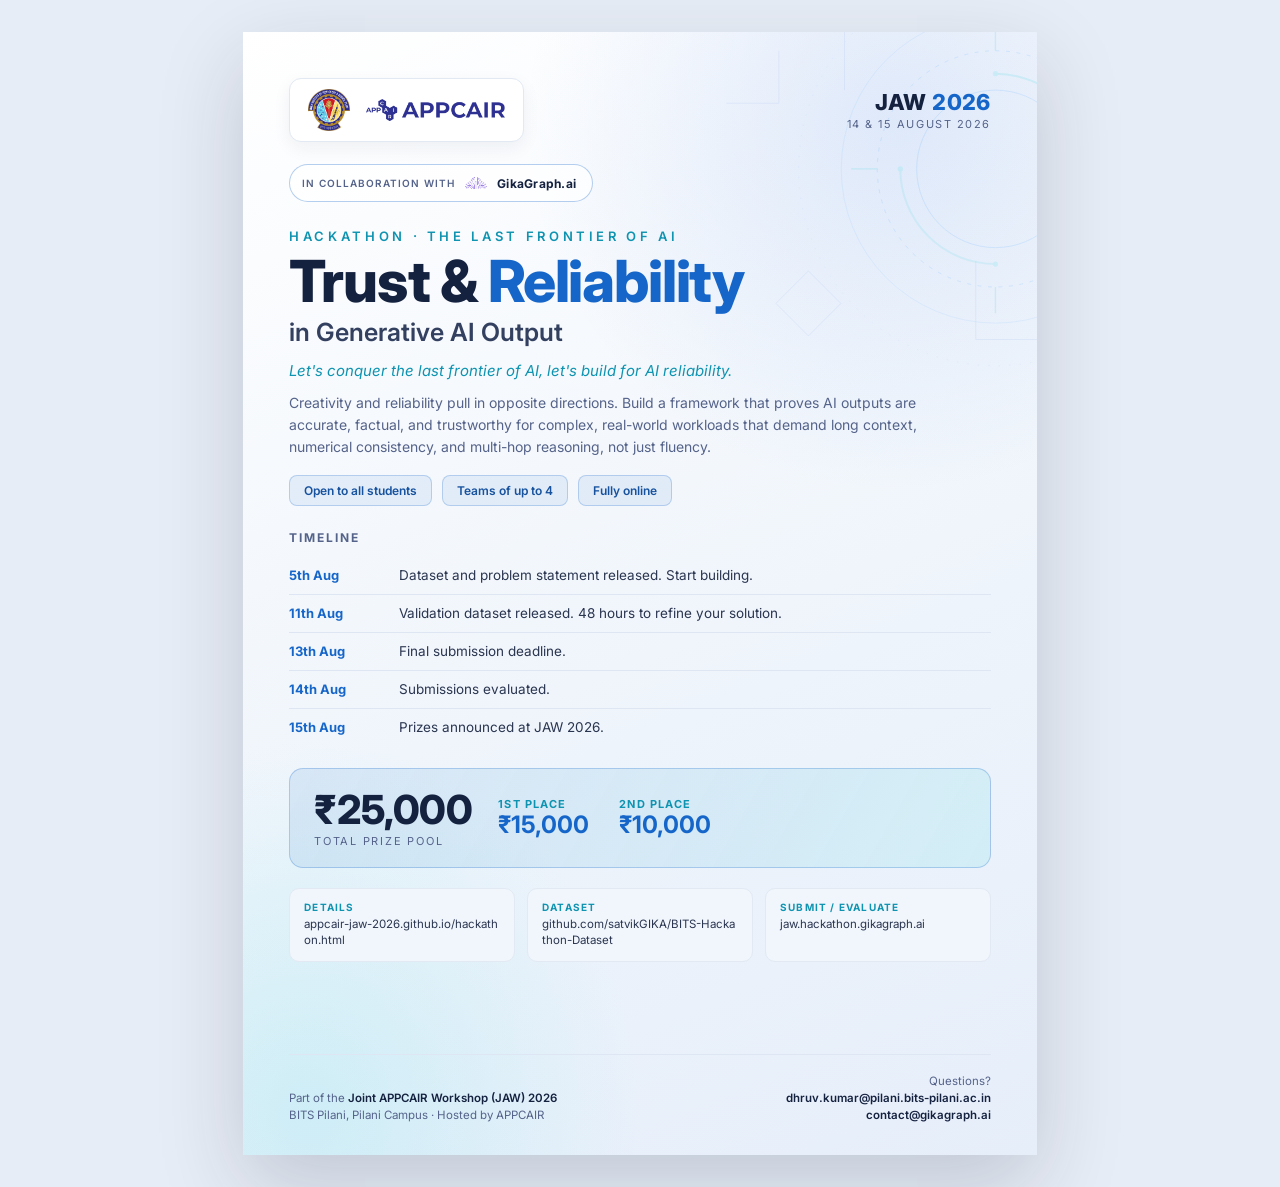
==== hackathon-poster-light.html @ ead11561 "Add light variant of the hackathon poster Light-background version (hackathon-poster-light.html) alo" ====
<!DOCTYPE html>
<html lang="en">
<head>
<meta charset="UTF-8">
<meta name="viewport" content="width=device-width, initial-scale=1.0">
<title>JAW 2026 Hackathon Poster (Light)</title>
<link rel="preconnect" href="https://fonts.googleapis.com">
<link rel="preconnect" href="https://fonts.gstatic.com" crossorigin>
<link href="https://fonts.googleapis.com/css2?family=Inter:wght@400;500;600;700;800&display=swap" rel="stylesheet">
<style>
    * { margin: 0; padding: 0; box-sizing: border-box; }

    :root {
        --ink: #14213f;
        --muted: #55638a;
        --accent: #1666c9;
        --teal: #0e93b0;
        --line: #dde6f2;
    }

    html, body {
        background: #e7edf6;
        font-family: 'Inter', -apple-system, BlinkMacSystemFont, 'Segoe UI', sans-serif;
        display: flex;
        justify-content: center;
        padding: 16px;
    }

    .poster {
        position: relative;
        width: 210mm;
        height: 297mm;
        overflow: hidden;
        color: var(--ink);
        background:
            radial-gradient(85% 60% at 82% 8%, rgba(47, 111, 224, 0.13) 0%, transparent 55%),
            radial-gradient(70% 55% at 8% 96%, rgba(90, 220, 229, 0.20) 0%, transparent 60%),
            linear-gradient(158deg, #ffffff 0%, #eef4fb 60%, #e6eefa 100%);
        padding: 46px 46px 30px;
        display: flex;
        flex-direction: column;
    }

    /* faint circuit motif top-right */
    .poster::after {
        content: "";
        position: absolute;
        top: -60px; right: -70px;
        width: 420px; height: 420px;
        background: url("assets/circuit.svg") no-repeat center / contain;
        opacity: 0.28;
        pointer-events: none;
    }
    .poster > * { position: relative; z-index: 1; }

    /* ---- header ---- */
    .p-head {
        display: flex;
        align-items: center;
        justify-content: space-between;
        gap: 16px;
    }
    .logo-chip {
        display: inline-flex;
        align-items: center;
        gap: 16px;
        background: #fff;
        border: 1px solid #e2e9f3;
        border-radius: 12px;
        padding: 10px 18px;
        box-shadow: 0 6px 18px rgba(20, 33, 63, 0.06);
    }
    .logo-chip .bits { height: 42px; width: auto; }
    .logo-chip .appcair { height: 22px; width: auto; }
    .p-head__right { text-align: right; line-height: 1.2; }
    .p-head__jaw { font-size: 22px; font-weight: 800; letter-spacing: 0.02em; color: var(--ink); }
    .p-head__jaw span { color: var(--accent); }
    .p-head__date {
        font-size: 11px;
        letter-spacing: 0.14em;
        text-transform: uppercase;
        color: var(--muted);
        margin-top: 3px;
    }

    /* ---- collaboration ---- */
    .collab {
        display: inline-flex;
        align-items: center;
        gap: 10px;
        margin-top: 22px;
        padding: 7px 16px 7px 12px;
        border: 1px solid rgba(22, 102, 201, 0.32);
        border-radius: 999px;
        background: rgba(255, 255, 255, 0.7);
        align-self: flex-start;
        font-size: 12px;
        letter-spacing: 0.02em;
    }
    .collab__label { color: var(--muted); text-transform: uppercase; letter-spacing: 0.1em; font-size: 10px; font-weight: 600; }
    .collab__gika { width: 22px; height: 22px; display: grid; place-items: center; }
    .collab__gika img { width: 22px; height: auto; }
    .collab strong { color: var(--ink); font-weight: 700; }

    /* ---- title ---- */
    .eyebrow {
        margin-top: 26px;
        font-size: 13px;
        font-weight: 600;
        letter-spacing: 0.28em;
        text-transform: uppercase;
        color: var(--teal);
    }
    .title {
        margin-top: 8px;
        font-size: 58px;
        font-weight: 800;
        line-height: 1.02;
        letter-spacing: -0.02em;
        color: var(--ink);
    }
    .title em { font-style: normal; color: var(--accent); }
    .subtitle {
        margin-top: 6px;
        font-size: 25px;
        font-weight: 600;
        color: #33405f;
    }
    .tagline {
        margin-top: 14px;
        font-size: 15px;
        font-style: italic;
        color: var(--teal);
    }
    .blurb {
        margin-top: 12px;
        font-size: 14px;
        line-height: 1.55;
        color: var(--muted);
        max-width: 92%;
    }

    /* ---- facts ---- */
    .facts {
        display: flex;
        gap: 10px;
        margin-top: 18px;
        flex-wrap: wrap;
    }
    .fact {
        font-size: 12px;
        font-weight: 600;
        padding: 7px 14px;
        border-radius: 8px;
        background: rgba(22, 102, 201, 0.08);
        border: 1px solid rgba(22, 102, 201, 0.24);
        color: #17529e;
    }

    /* ---- timeline ---- */
    .sec-label {
        margin-top: 24px;
        font-size: 12px;
        font-weight: 700;
        letter-spacing: 0.16em;
        text-transform: uppercase;
        color: var(--muted);
        margin-bottom: 12px;
    }
    .timeline { display: flex; flex-direction: column; gap: 0; }
    .tl-item {
        display: grid;
        grid-template-columns: 96px 1fr;
        gap: 14px;
        padding: 9px 0;
        border-top: 1px solid var(--line);
        align-items: baseline;
    }
    .tl-item:first-child { border-top: 0; }
    .tl-date { font-size: 13px; font-weight: 700; color: var(--accent); }
    .tl-text { font-size: 13.5px; color: #2a3550; line-height: 1.4; }

    /* ---- prizes ---- */
    .prizes {
        margin-top: 22px;
        display: flex;
        align-items: center;
        gap: 26px;
        padding: 20px 24px;
        border-radius: 14px;
        background: linear-gradient(120deg, rgba(22, 102, 201, 0.10), rgba(90, 220, 229, 0.16));
        border: 1px solid rgba(22, 102, 201, 0.26);
    }
    .prizes__pool { line-height: 1.05; }
    .prizes__pool b {
        display: block;
        font-size: 40px;
        font-weight: 800;
        color: var(--ink);
        letter-spacing: -0.01em;
    }
    .prizes__pool span {
        font-size: 11px;
        letter-spacing: 0.16em;
        text-transform: uppercase;
        color: var(--muted);
    }
    .prizes__split { display: flex; gap: 30px; }
    .prizes__split div { line-height: 1.15; }
    .prizes__split .rank { font-size: 11px; letter-spacing: 0.1em; text-transform: uppercase; color: var(--teal); font-weight: 700; }
    .prizes__split .amt { font-size: 24px; font-weight: 700; color: var(--accent); }

    /* ---- participate / links ---- */
    .links {
        margin-top: 20px;
        display: grid;
        grid-template-columns: repeat(3, 1fr);
        gap: 12px;
    }
    .link-card {
        padding: 12px 14px;
        border-radius: 10px;
        background: #f1f6fc;
        border: 1px solid #e2e9f3;
    }
    .link-card .lbl { font-size: 10px; letter-spacing: 0.12em; text-transform: uppercase; color: var(--teal); font-weight: 700; }
    .link-card .url { font-size: 11.5px; color: #2a3550; word-break: break-all; margin-top: 4px; line-height: 1.35; }

    /* ---- footer ---- */
    .p-foot {
        margin-top: auto;
        padding-top: 18px;
        border-top: 1px solid var(--line);
        display: flex;
        justify-content: space-between;
        align-items: flex-end;
        gap: 16px;
        font-size: 11.5px;
        color: var(--muted);
        line-height: 1.5;
    }
    .p-foot strong { color: var(--ink); font-weight: 600; }

    @page { size: A4; margin: 0; }
    @media print {
        html, body { background: #fff; padding: 0; }
        .poster { box-shadow: none; }
    }
    @media screen {
        .poster { box-shadow: 0 30px 80px rgba(20, 33, 63, 0.18); }
    }
</style>
</head>
<body>
    <div class="poster">

        <div class="p-head">
            <div class="logo-chip">
                <img class="bits" src="assets/logos/bits-pilani.png" alt="BITS Pilani">
                <img class="appcair" src="assets/logos/appcair-lockup.png" alt="APPCAIR">
            </div>
            <div class="p-head__right">
                <div class="p-head__jaw">JAW <span>2026</span></div>
                <div class="p-head__date">14 &amp; 15 August 2026</div>
            </div>
        </div>

        <div class="collab">
            <span class="collab__label">In collaboration with</span>
            <span class="collab__gika"><img src="assets/logos/gikagraph-mark.png" alt=""></span>
            <strong>GikaGraph.ai</strong>
        </div>

        <p class="eyebrow">Hackathon &middot; The Last Frontier of AI</p>
        <h1 class="title">Trust &amp; <em>Reliability</em></h1>
        <p class="subtitle">in Generative AI Output</p>
        <p class="tagline">Let's conquer the last frontier of AI, let's build for AI reliability.</p>
        <p class="blurb">
            Creativity and reliability pull in opposite directions. Build a framework that proves AI outputs
            are accurate, factual, and trustworthy for complex, real-world workloads that demand long context,
            numerical consistency, and multi-hop reasoning, not just fluency.
        </p>

        <div class="facts">
            <span class="fact">Open to all students</span>
            <span class="fact">Teams of up to 4</span>
            <span class="fact">Fully online</span>
        </div>

        <p class="sec-label">Timeline</p>
        <div class="timeline">
            <div class="tl-item"><span class="tl-date">5th Aug</span><span class="tl-text">Dataset and problem statement released. Start building.</span></div>
            <div class="tl-item"><span class="tl-date">11th Aug</span><span class="tl-text">Validation dataset released. 48 hours to refine your solution.</span></div>
            <div class="tl-item"><span class="tl-date">13th Aug</span><span class="tl-text">Final submission deadline.</span></div>
            <div class="tl-item"><span class="tl-date">14th Aug</span><span class="tl-text">Submissions evaluated.</span></div>
            <div class="tl-item"><span class="tl-date">15th Aug</span><span class="tl-text">Prizes announced at JAW 2026.</span></div>
        </div>

        <div class="prizes">
            <div class="prizes__pool">
                <b>&#8377;25,000</b>
                <span>Total Prize Pool</span>
            </div>
            <div class="prizes__split">
                <div><div class="rank">1st place</div><div class="amt">&#8377;15,000</div></div>
                <div><div class="rank">2nd place</div><div class="amt">&#8377;10,000</div></div>
            </div>
        </div>

        <div class="links">
            <div class="link-card">
                <div class="lbl">Details</div>
                <div class="url">appcair-jaw-2026.github.io/hackathon.html</div>
            </div>
            <div class="link-card">
                <div class="lbl">Dataset</div>
                <div class="url">github.com/satvikGIKA/BITS-Hackathon-Dataset</div>
            </div>
            <div class="link-card">
                <div class="lbl">Submit / Evaluate</div>
                <div class="url">jaw.hackathon.gikagraph.ai</div>
            </div>
        </div>

        <div class="p-foot">
            <div>
                Part of the <strong>Joint APPCAIR Workshop (JAW) 2026</strong><br>
                BITS Pilani, Pilani Campus &middot; Hosted by APPCAIR
            </div>
            <div style="text-align:right;">
                Questions?<br>
                <strong>dhruv.kumar@pilani.bits-pilani.ac.in</strong><br>
                <strong>contact@gikagraph.ai</strong>
            </div>
        </div>

    </div>
</body>
</html>
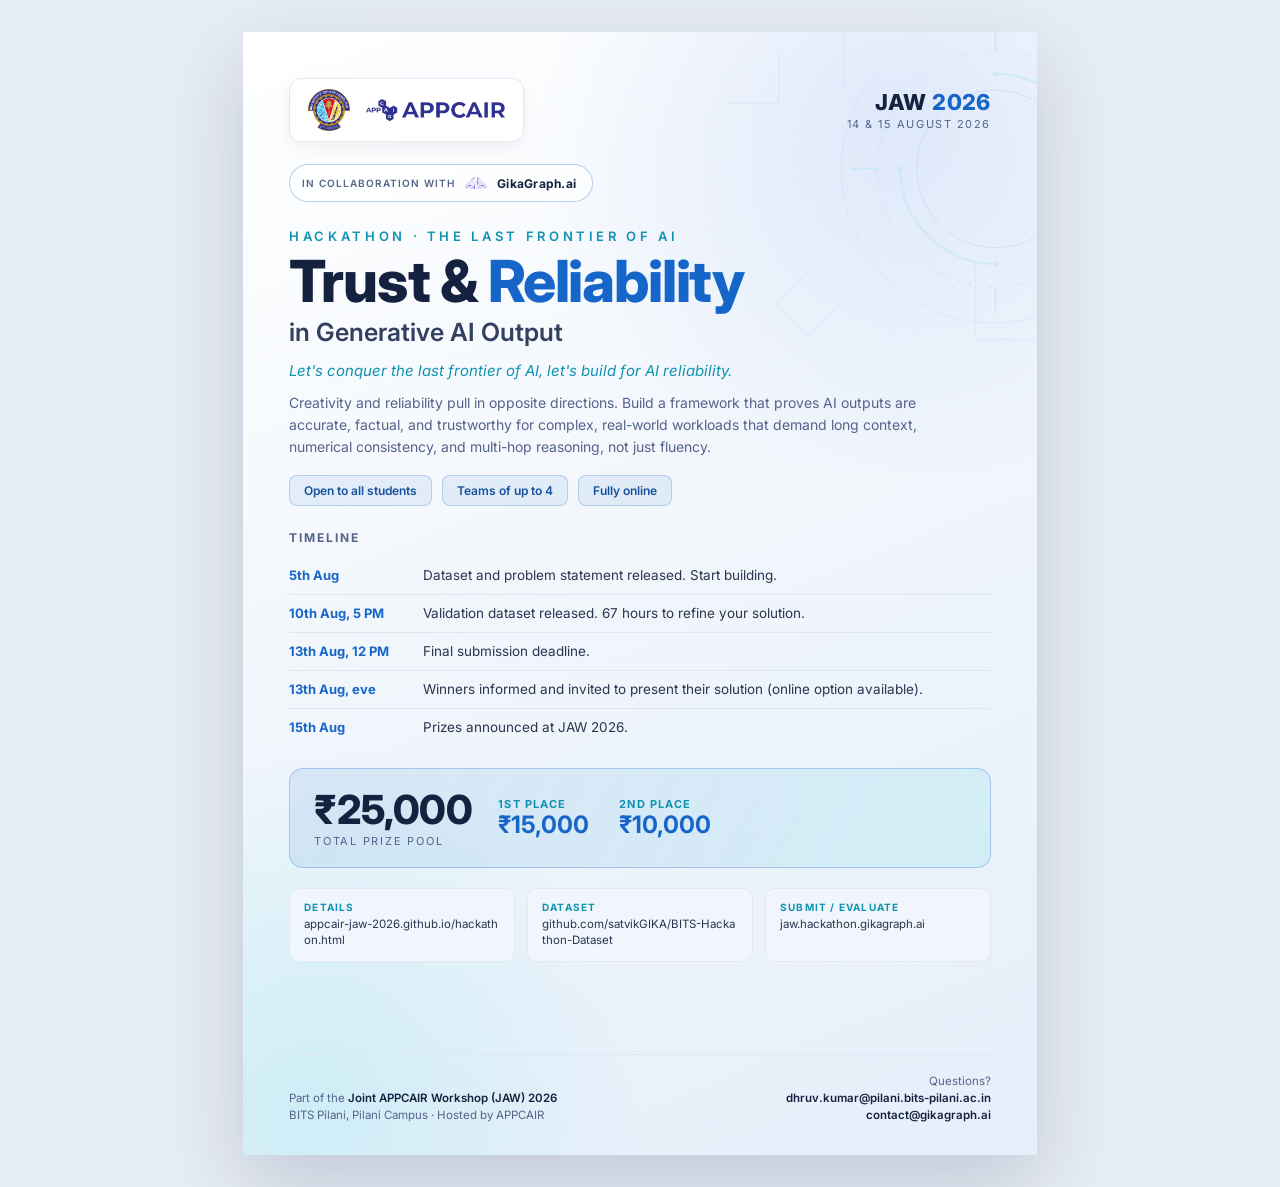
==== commit 1184910b: "Sync poster timelines to the updated hackathon schedule Both posters: validation 10th Aug 5 PM (67 h" ====
--- a/hackathon-poster-light.html
+++ b/hackathon-poster-light.html
@@ -32,6 +32,8 @@
         height: 297mm;
         overflow: hidden;
         color: var(--ink);
+        -webkit-print-color-adjust: exact;
+        print-color-adjust: exact;
         background:
             radial-gradient(85% 60% at 82% 8%, rgba(47, 111, 224, 0.13) 0%, transparent 55%),
             radial-gradient(70% 55% at 8% 96%, rgba(90, 220, 229, 0.20) 0%, transparent 60%),
@@ -170,7 +172,7 @@
     .timeline { display: flex; flex-direction: column; gap: 0; }
     .tl-item {
         display: grid;
-        grid-template-columns: 96px 1fr;
+        grid-template-columns: 120px 1fr;
         gap: 14px;
         padding: 9px 0;
         border-top: 1px solid var(--line);
@@ -290,9 +292,9 @@
         <p class="sec-label">Timeline</p>
         <div class="timeline">
             <div class="tl-item"><span class="tl-date">5th Aug</span><span class="tl-text">Dataset and problem statement released. Start building.</span></div>
-            <div class="tl-item"><span class="tl-date">11th Aug</span><span class="tl-text">Validation dataset released. 48 hours to refine your solution.</span></div>
-            <div class="tl-item"><span class="tl-date">13th Aug</span><span class="tl-text">Final submission deadline.</span></div>
-            <div class="tl-item"><span class="tl-date">14th Aug</span><span class="tl-text">Submissions evaluated.</span></div>
+            <div class="tl-item"><span class="tl-date">10th Aug, 5 PM</span><span class="tl-text">Validation dataset released. 67 hours to refine your solution.</span></div>
+            <div class="tl-item"><span class="tl-date">13th Aug, 12 PM</span><span class="tl-text">Final submission deadline.</span></div>
+            <div class="tl-item"><span class="tl-date">13th Aug, eve</span><span class="tl-text">Winners informed and invited to present their solution (online option available).</span></div>
             <div class="tl-item"><span class="tl-date">15th Aug</span><span class="tl-text">Prizes announced at JAW 2026.</span></div>
         </div>
 
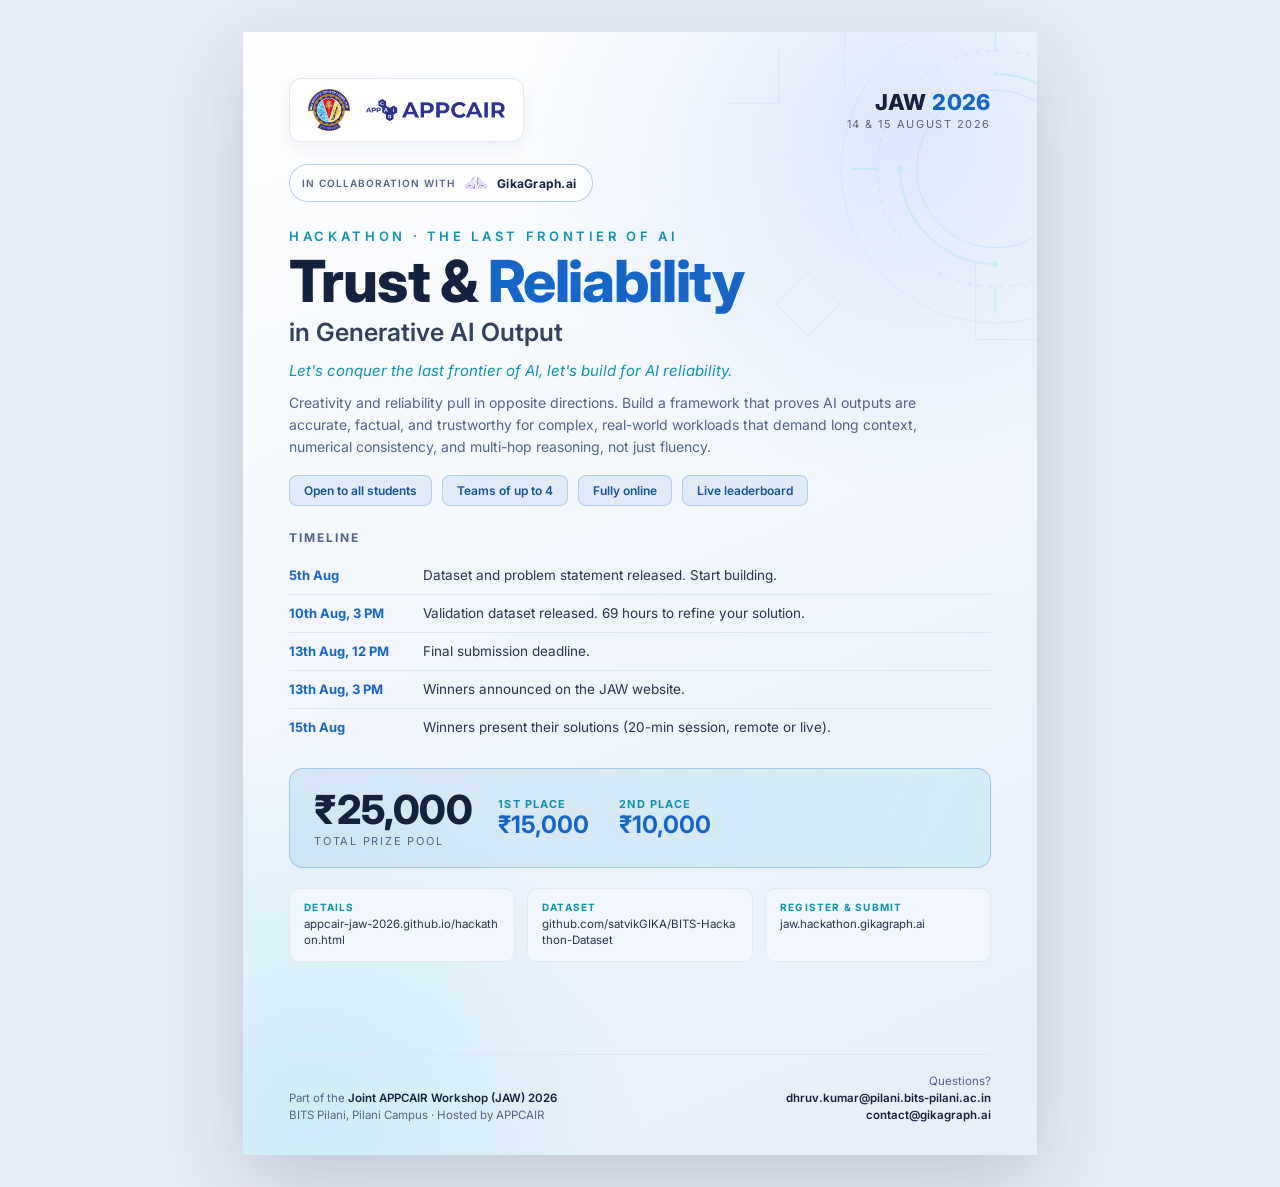
==== commit 96d7e037: "Organizer updates: timeline, registration, leaderboard, talk titles Hackathon page: - Timeline: vali" ====
--- a/hackathon-poster-light.html
+++ b/hackathon-poster-light.html
@@ -287,15 +287,16 @@
             <span class="fact">Open to all students</span>
             <span class="fact">Teams of up to 4</span>
             <span class="fact">Fully online</span>
+            <span class="fact">Live leaderboard</span>
         </div>
 
         <p class="sec-label">Timeline</p>
         <div class="timeline">
             <div class="tl-item"><span class="tl-date">5th Aug</span><span class="tl-text">Dataset and problem statement released. Start building.</span></div>
-            <div class="tl-item"><span class="tl-date">10th Aug, 5 PM</span><span class="tl-text">Validation dataset released. 67 hours to refine your solution.</span></div>
+            <div class="tl-item"><span class="tl-date">10th Aug, 3 PM</span><span class="tl-text">Validation dataset released. 69 hours to refine your solution.</span></div>
             <div class="tl-item"><span class="tl-date">13th Aug, 12 PM</span><span class="tl-text">Final submission deadline.</span></div>
-            <div class="tl-item"><span class="tl-date">13th Aug, eve</span><span class="tl-text">Winners informed and invited to present their solution (online option available).</span></div>
-            <div class="tl-item"><span class="tl-date">15th Aug</span><span class="tl-text">Prizes announced at JAW 2026.</span></div>
+            <div class="tl-item"><span class="tl-date">13th Aug, 3 PM</span><span class="tl-text">Winners announced on the JAW website.</span></div>
+            <div class="tl-item"><span class="tl-date">15th Aug</span><span class="tl-text">Winners present their solutions (20-min session, remote or live).</span></div>
         </div>
 
         <div class="prizes">
@@ -319,7 +320,7 @@
                 <div class="url">github.com/satvikGIKA/BITS-Hackathon-Dataset</div>
             </div>
             <div class="link-card">
-                <div class="lbl">Submit / Evaluate</div>
+                <div class="lbl">Register &amp; Submit</div>
                 <div class="url">jaw.hackathon.gikagraph.ai</div>
             </div>
         </div>
